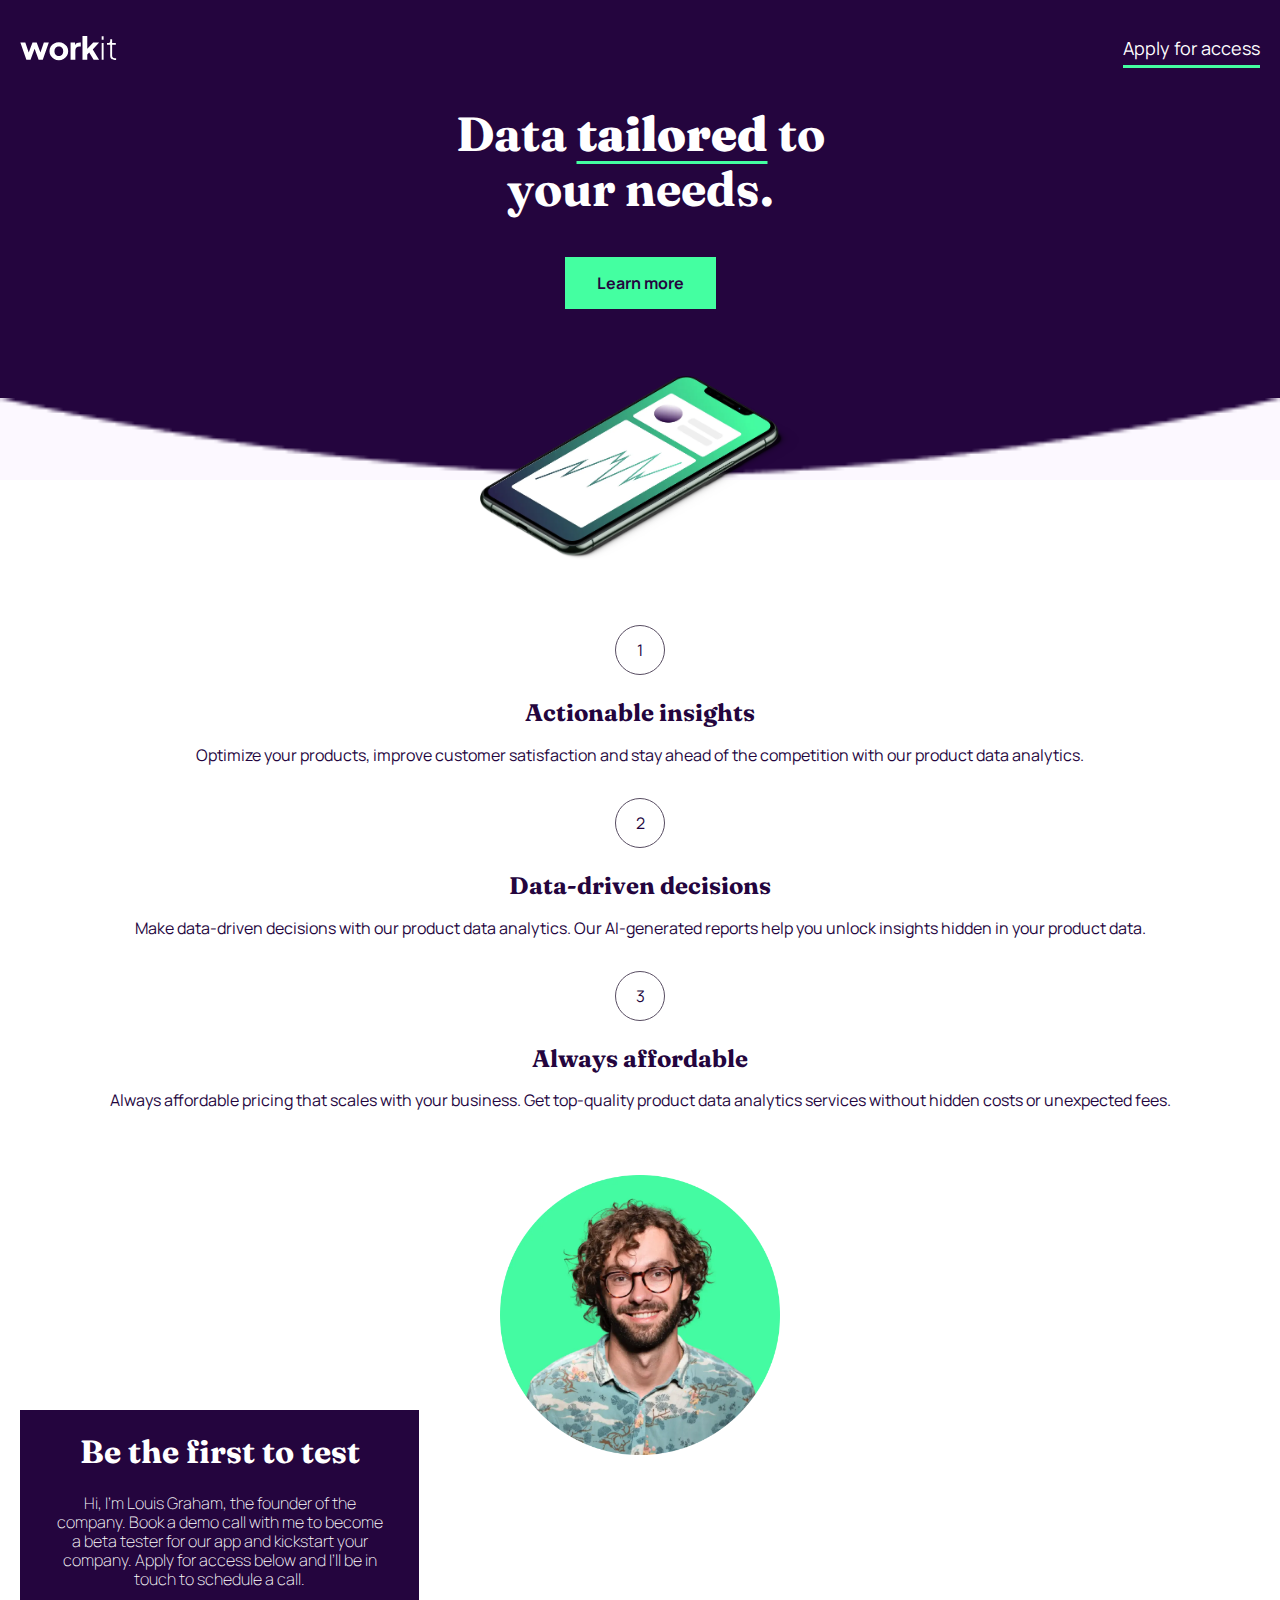
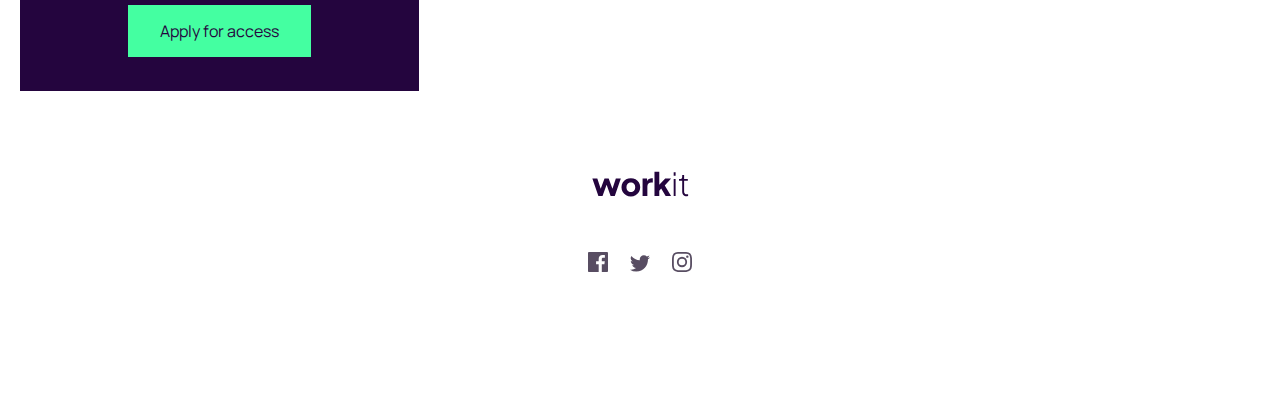
==== index.html @ 80b94ab3 "Initial commit" ====
<!DOCTYPE html>
<html lang="en">
<head>
  <meta charset="UTF-8">
  <meta name="viewport" content="width=device-width, initial-scale=1.0">
  <link rel="icon" type="image/png" sizes="48x48" href="assets/images/favicon-48.png">
  <link rel="stylesheet" href="styles/style.css">

  <title>Workit landing page</title>
</head>
<body>

  <header>
      <section>
        <img src="assets/images/header/logo-light.svg" alt="logo of Workit">
        <a href="#" rel="next" target="_self">Apply for access</a>
      </section>

    <section>
      <h1>Data <strong>tailored</strong> to</h1>
      <h1>your needs.</h1>
      <a class="buttom" href="#" target="_self" rel="next">Learn more</a>
    </section>


  </header>


<main>
  <div><img class="webApp" src="assets/images/main/image-hero.webp" alt=""></div>   
  <section>
    
      <div class="content">
        <aside class="number">1</aside>
        
        <div>
          <h2>Actionable insights</h2>
          <p>
            Optimize your products, improve customer satisfaction and stay ahead of the competition
            with our product data analytics.
          </p>
        </div>
      </div>
    
      <div class="content">
        <aside class="number">2</aside>

        <div>
          <h2>Data-driven decisions</h2>
          <p>
            Make data-driven decisions with our product data analytics. Our AI-generated reports help
            you unlock insights hidden in your product data.
          </p>
        </div>
      </div>
    
      <div class="content">
        <aside class="number">3</aside>

        <div>
          <h2>Always affordable</h2>
          <p>
            Always affordable pricing that scales with your business. Get top-quality product data
            analytics services without hidden costs or unexpected fees.
          </p>
        </div>
      </div>
  </section>

  <section>
    <img class="founder" src="assets/images/main/image-founder.webp" alt="founder of the web app"> 
    
    <div class="about">
      <h2>Be the first to test</h2>
      <p>
        Hi, I'm Louis Graham, the founder of the company. Book a demo call with me to become a
        beta tester for our app and kickstart your company. Apply for access below and I’ll be
        in touch to schedule a call. </p>
        
      <a class="buttom" href="#" target="_self">Apply for access</a>
      </div>
  </section>
</main>

<footer>
  <img src="assets/images/footer/logo-dark.svg" alt="">

  <nav>
    <a href="#" target="_blank" rel="noopener"><img src="assets/images/footer/icon-facebook.svg" alt="icon facebook"></a>
    <a href="#" target="_blank" rel="noopener"><img src="assets/images/footer/icon-twitter.svg" alt="icon twitter"></a>
    <a href="#" target="_blank" rel="noopener"><img src="assets/images/footer/icon-instagram.svg" alt="icon instagram"></a>
  </nav>
</footer>

</body>
</html>
---- styles/style.css ----
@charset "UTF-8";
@import url('https://fonts.googleapis.com/css2?family=Fraunces:ital,opsz,wght@0,9..144,100..900;1,9..144,100..900&family=Manrope:wght@200..800&display=swap');


@import url(header.css);
@import url(main.css);
@import url(footer.css);


:root{
    --green: #44FFA1;
    --purple-900: #24053E;
    --purple-500: #584D62;
    --purple-100: #FCF8FF;

    --fonte-destaque: "Fraunces",
        serif;
    --fonte-texto: "Manrope",
        sans-serif;


}



*{
    padding: 0;
    margin: 0;
}
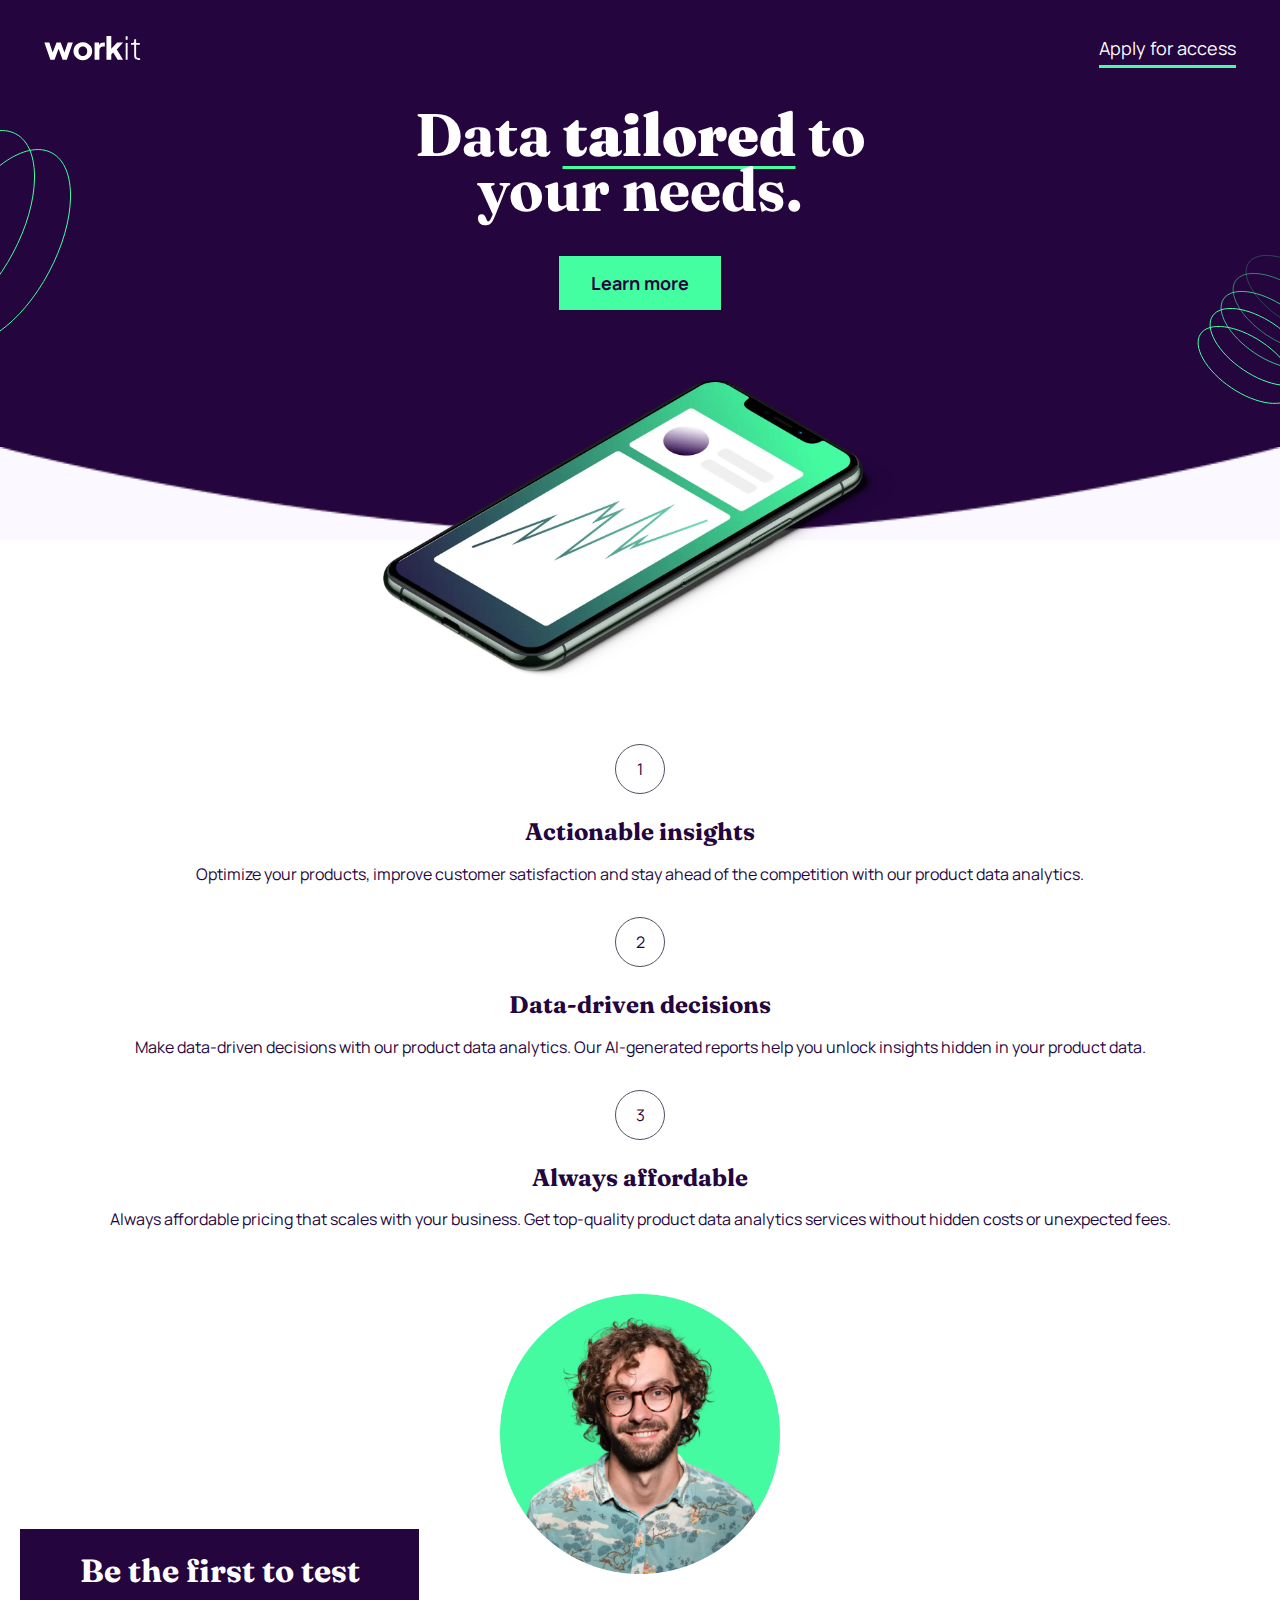
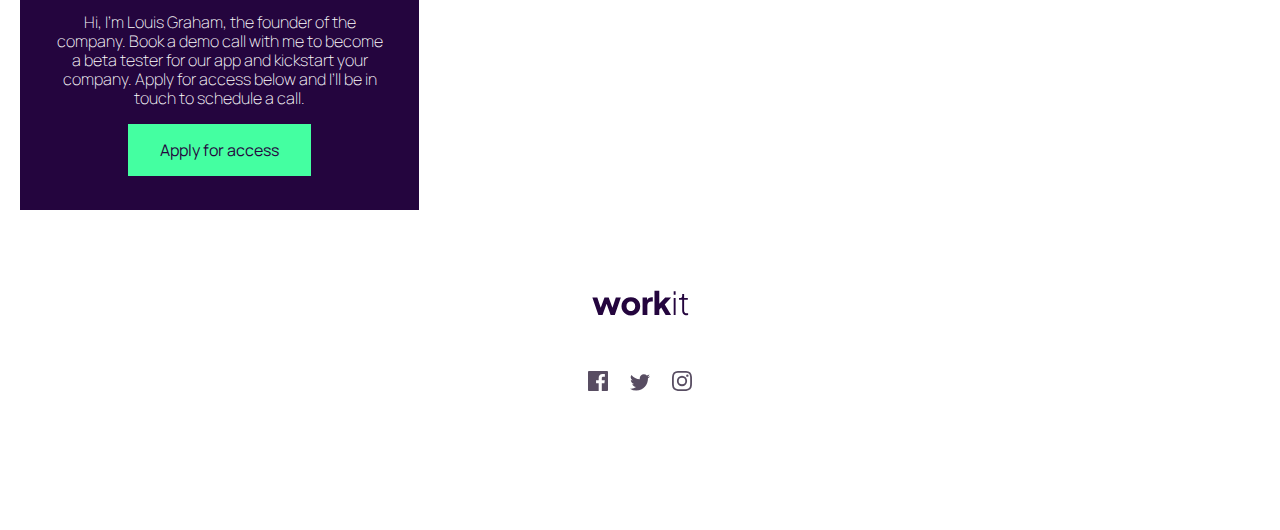
==== commit 3db0f7ba: "made the tablet responsiveness header" ====
--- a/index.html
+++ b/index.html
@@ -11,6 +11,7 @@
 <body>
 
   <header>
+
       <section>
         <img src="assets/images/header/logo-light.svg" alt="logo of Workit">
         <a href="#" rel="next" target="_self">Apply for access</a>
@@ -22,6 +23,8 @@
       <a class="buttom" href="#" target="_self" rel="next">Learn more</a>
     </section>
 
+<img id="left" class="background" src="assets/images/header/tablet-left-BG.svg" alt="background">
+<img id="right" class="background" src="assets/images/header/desktop-bg-right.svg" alt="background">
 
   </header>
 
--- a/styles/style.css
+++ b/styles/style.css
@@ -26,4 +26,5 @@
 *{
     padding: 0;
     margin: 0;
+    overflow-x: clip;
 }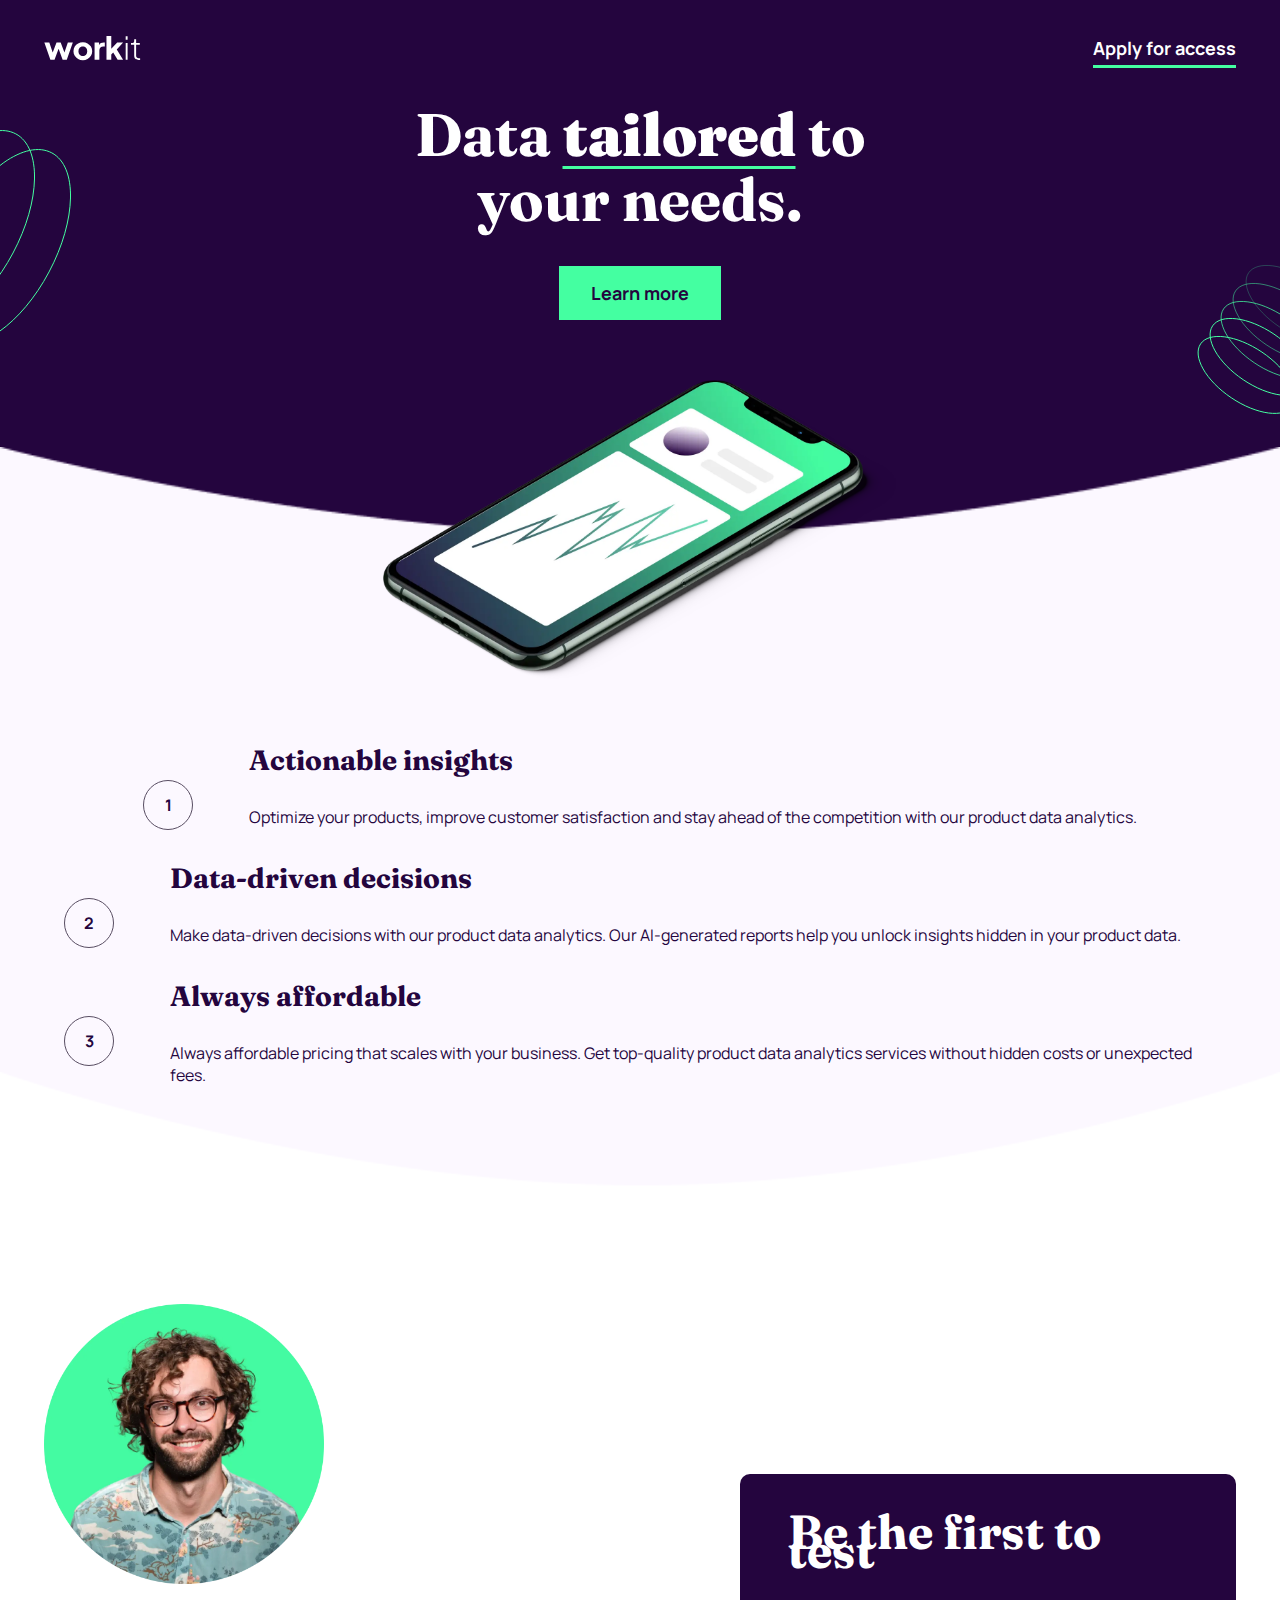
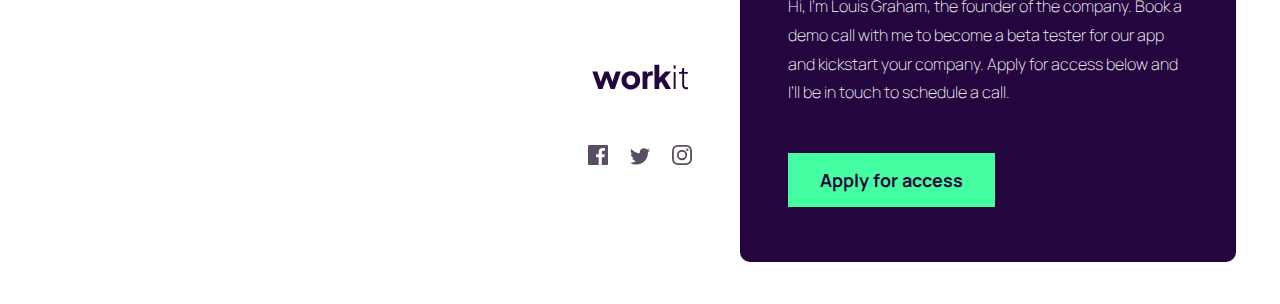
==== commit 8d3332cd: "made the responsiveness for tablet in the main section" ====
--- a/index.html
+++ b/index.html
@@ -31,7 +31,7 @@
 
 <main>
   <div><img class="webApp" src="assets/images/main/image-hero.webp" alt=""></div>   
-  <section>
+  <section id="one">
     
       <div class="content">
         <aside class="number">1</aside>
@@ -70,7 +70,7 @@
       </div>
   </section>
 
-  <section>
+  <section id="last">
     <img class="founder" src="assets/images/main/image-founder.webp" alt="founder of the web app"> 
     
     <div class="about">
@@ -80,7 +80,7 @@
         beta tester for our app and kickstart your company. Apply for access below and I’ll be
         in touch to schedule a call. </p>
         
-      <a class="buttom" href="#" target="_self">Apply for access</a>
+      <strong><a class="buttom" href="#" target="_self">Apply for access</a></strong>
       </div>
   </section>
 </main>
--- a/styles/style.css
+++ b/styles/style.css
@@ -27,4 +27,8 @@
     padding: 0;
     margin: 0;
     overflow-x: clip;
+}
+
+body{
+    background-color: var(--purple-100);
 }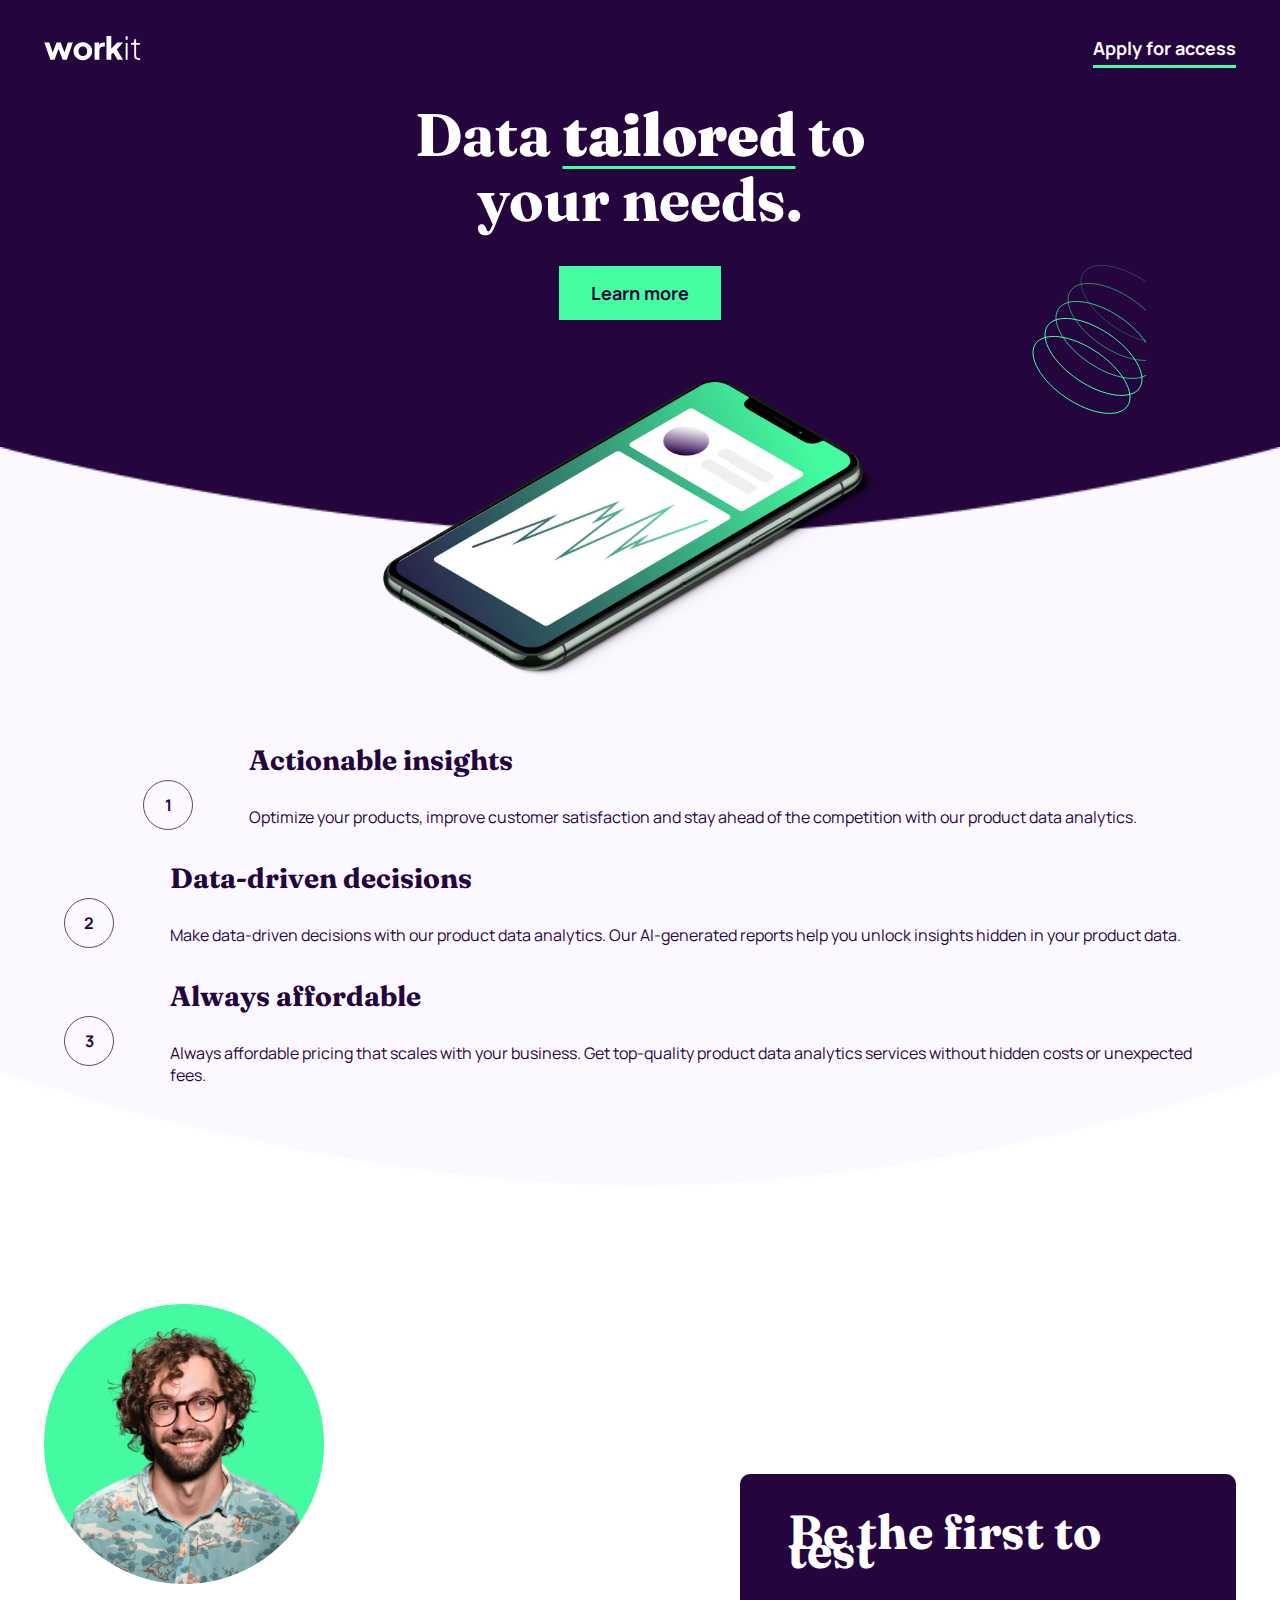
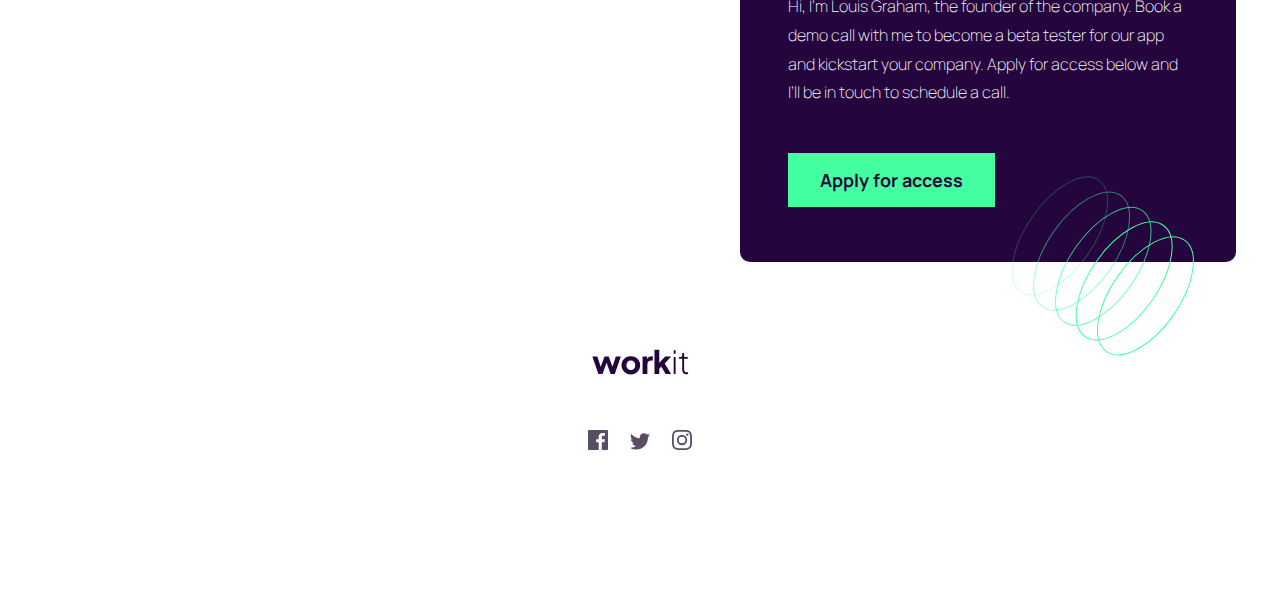
==== commit e15d2c91: "responsiveness for tablet 100% achieved" ====
--- a/index.html
+++ b/index.html
@@ -87,6 +87,7 @@
 
 <footer>
   <img src="assets/images/footer/logo-dark.svg" alt="">
+  <img class="background" src="assets/images/main/bg-pattern-3.svg" alt="background espiral">
 
   <nav>
     <a href="#" target="_blank" rel="noopener"><img src="assets/images/footer/icon-facebook.svg" alt="icon facebook"></a>
--- a/styles/style.css
+++ b/styles/style.css
@@ -29,6 +29,3 @@
     overflow-x: clip;
 }
 
-body{
-    background-color: var(--purple-100);
-}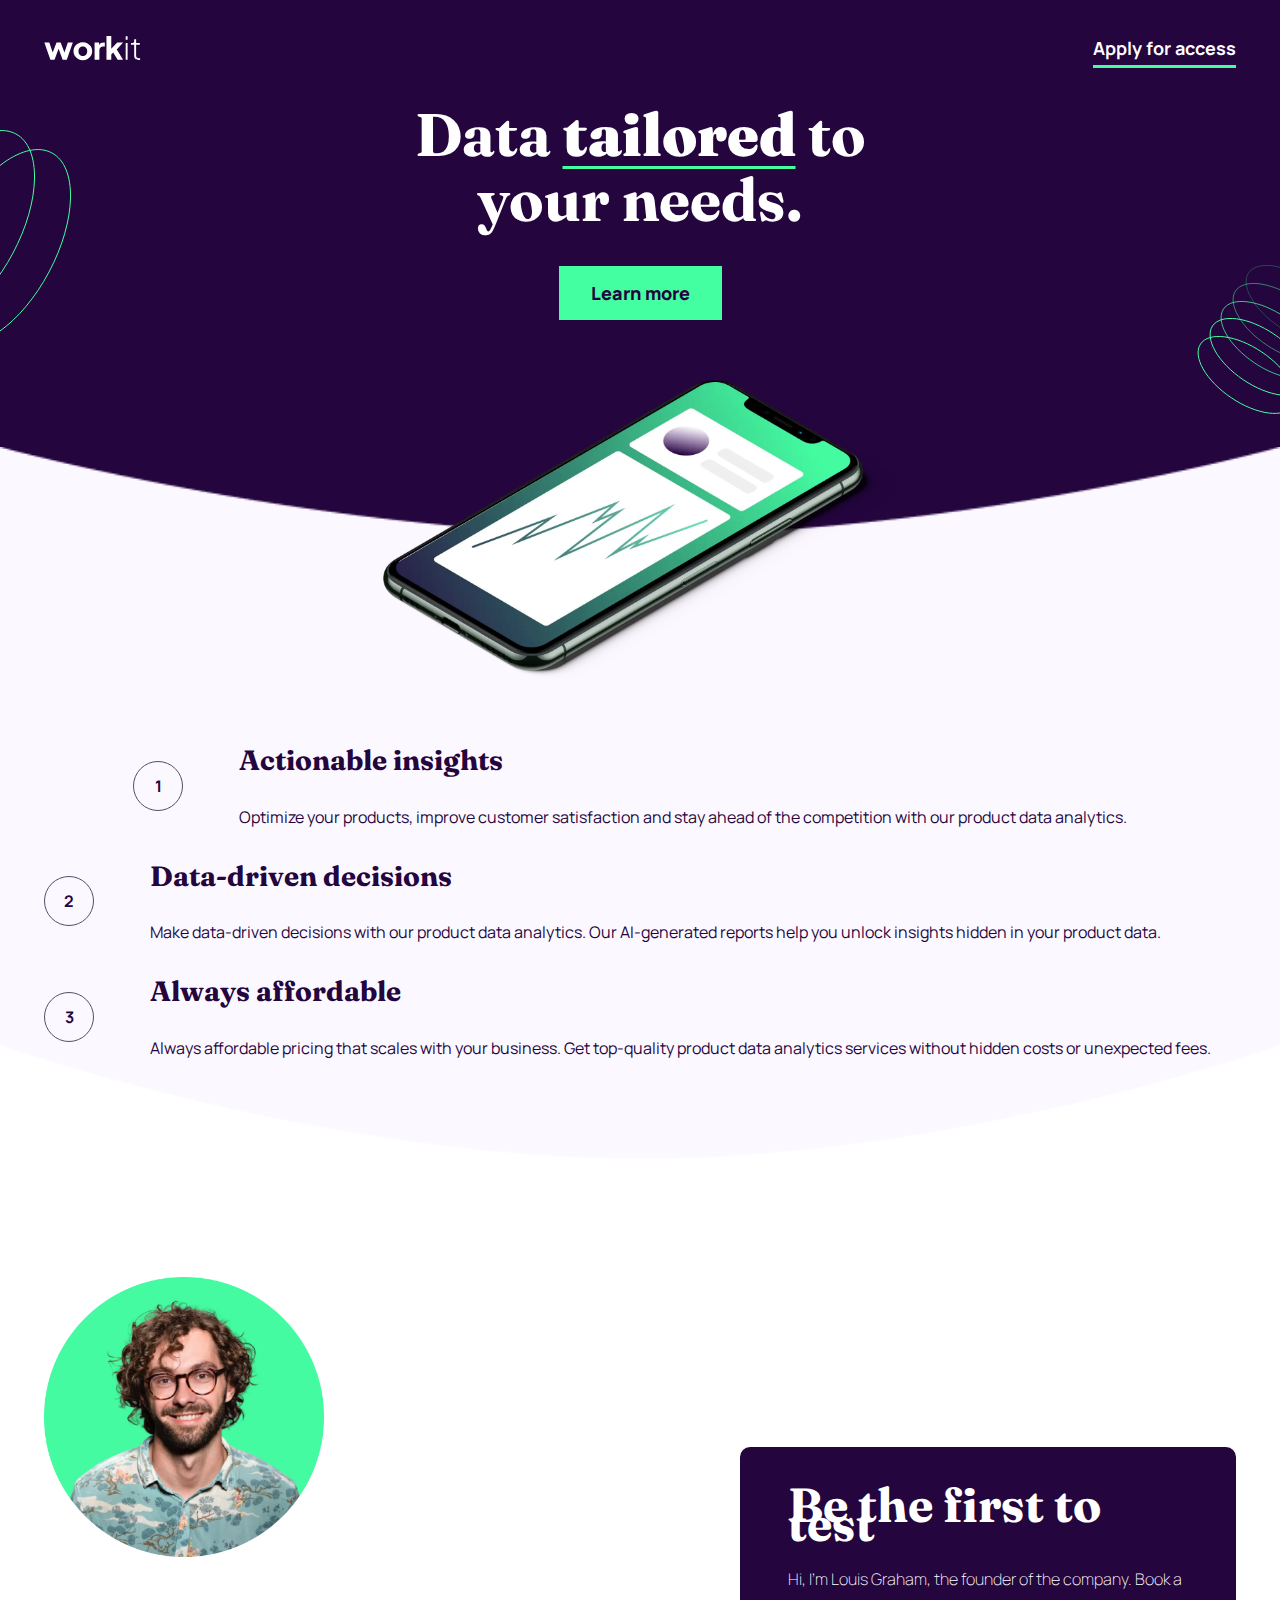
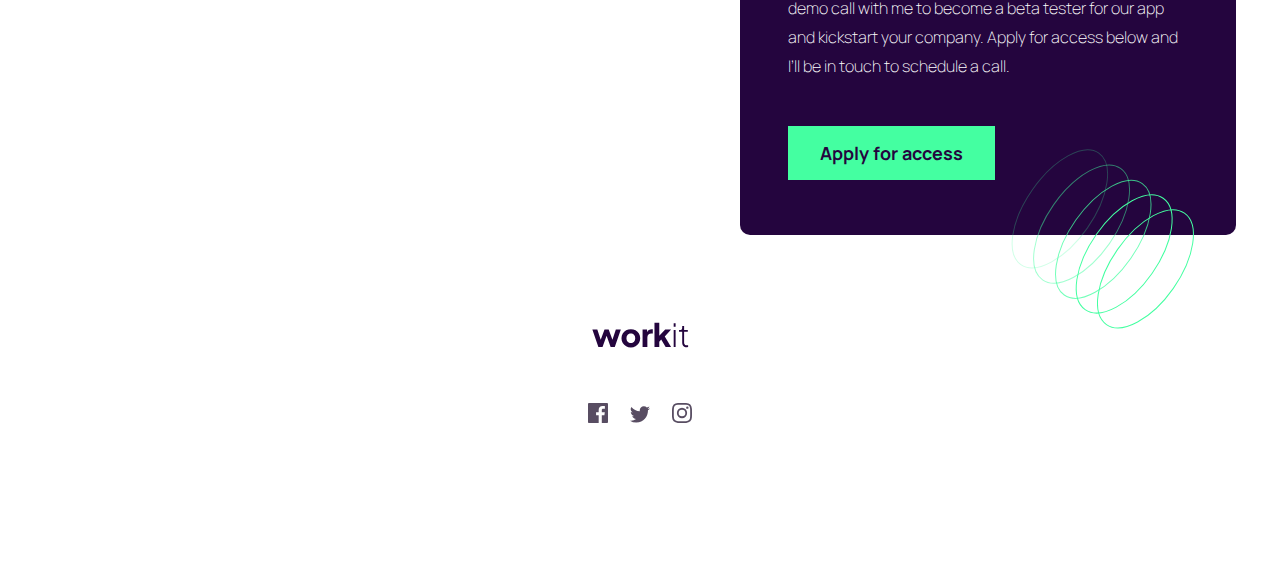
==== commit 60eaa5eb: "improvement of the code and responsiveness" ====
--- a/index.html
+++ b/index.html
@@ -20,7 +20,7 @@
     <section>
       <h1>Data <strong>tailored</strong> to</h1>
       <h1>your needs.</h1>
-      <a class="buttom" href="#" target="_self" rel="next">Learn more</a>
+      <strong><a class="buttom" href="#" target="_self" rel="next">Learn more</a></strong>
     </section>
 
 <img id="left" class="background" src="assets/images/header/tablet-left-BG.svg" alt="background">
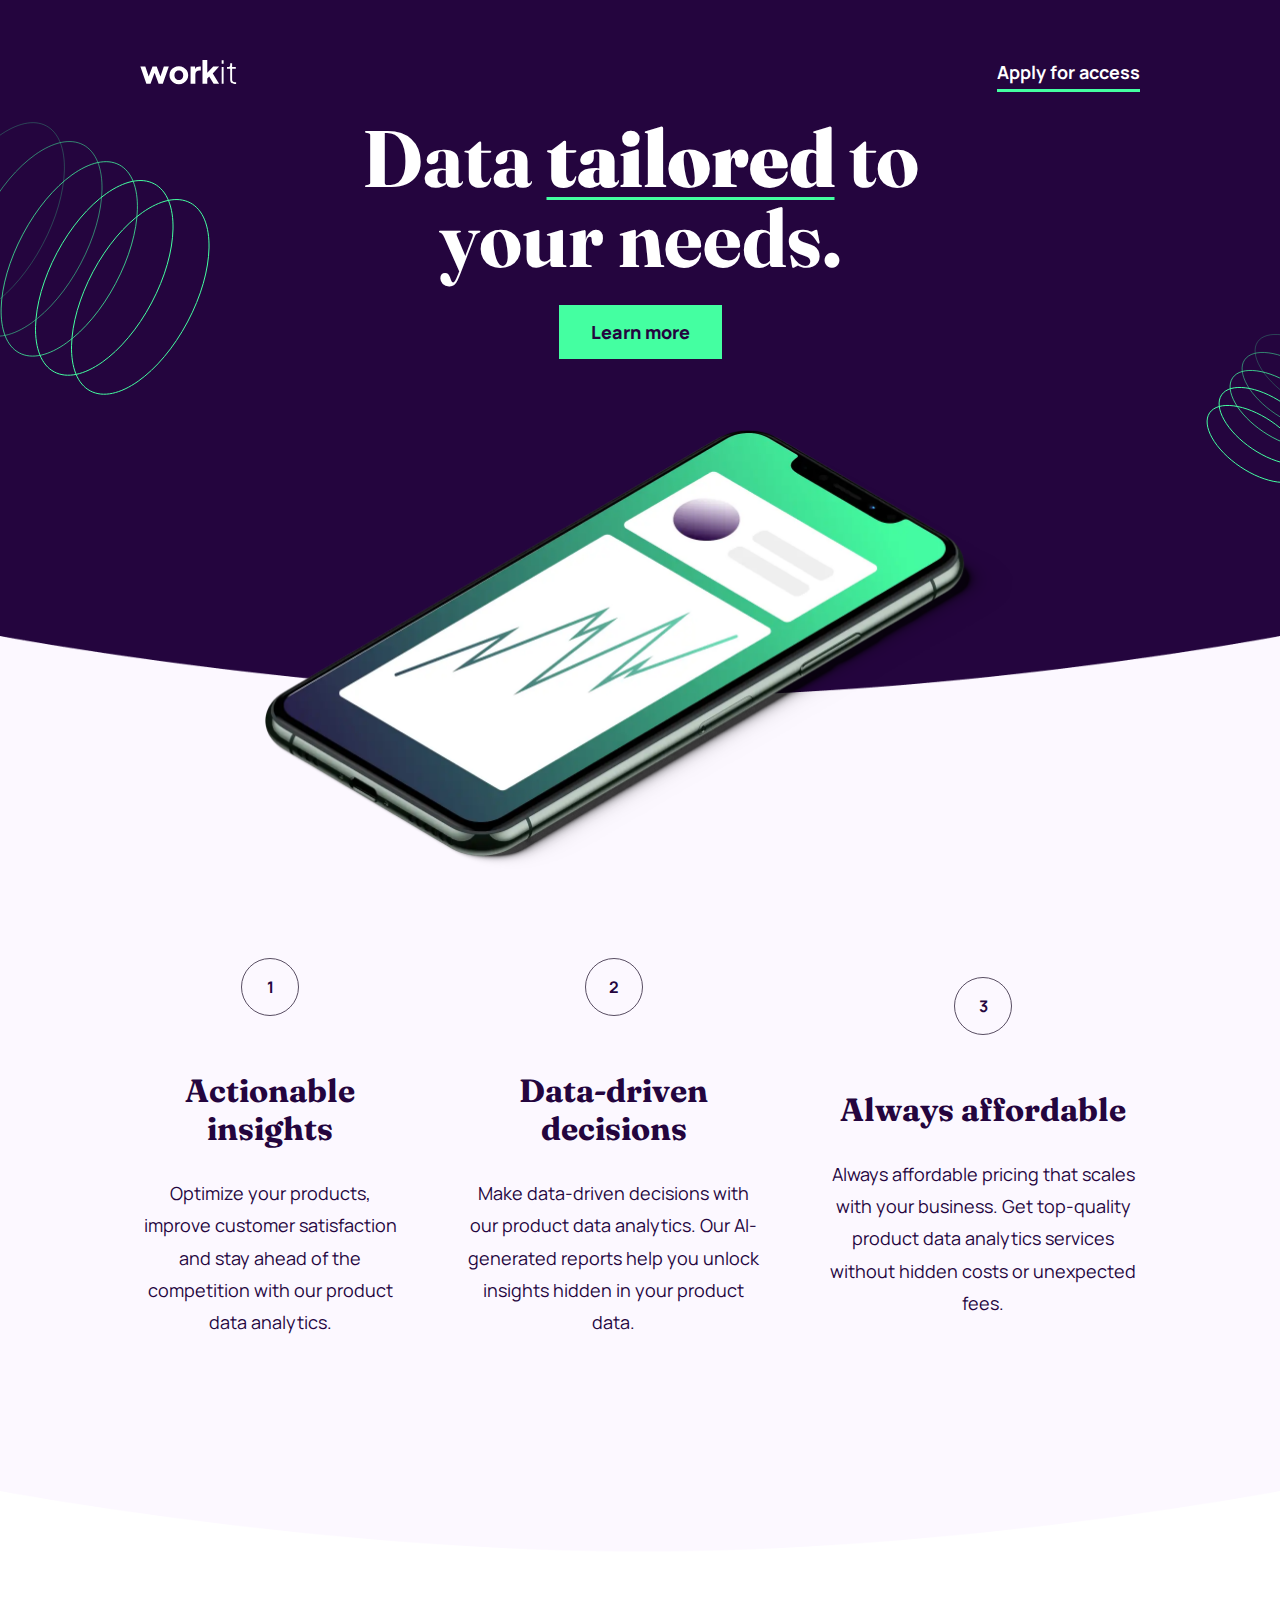
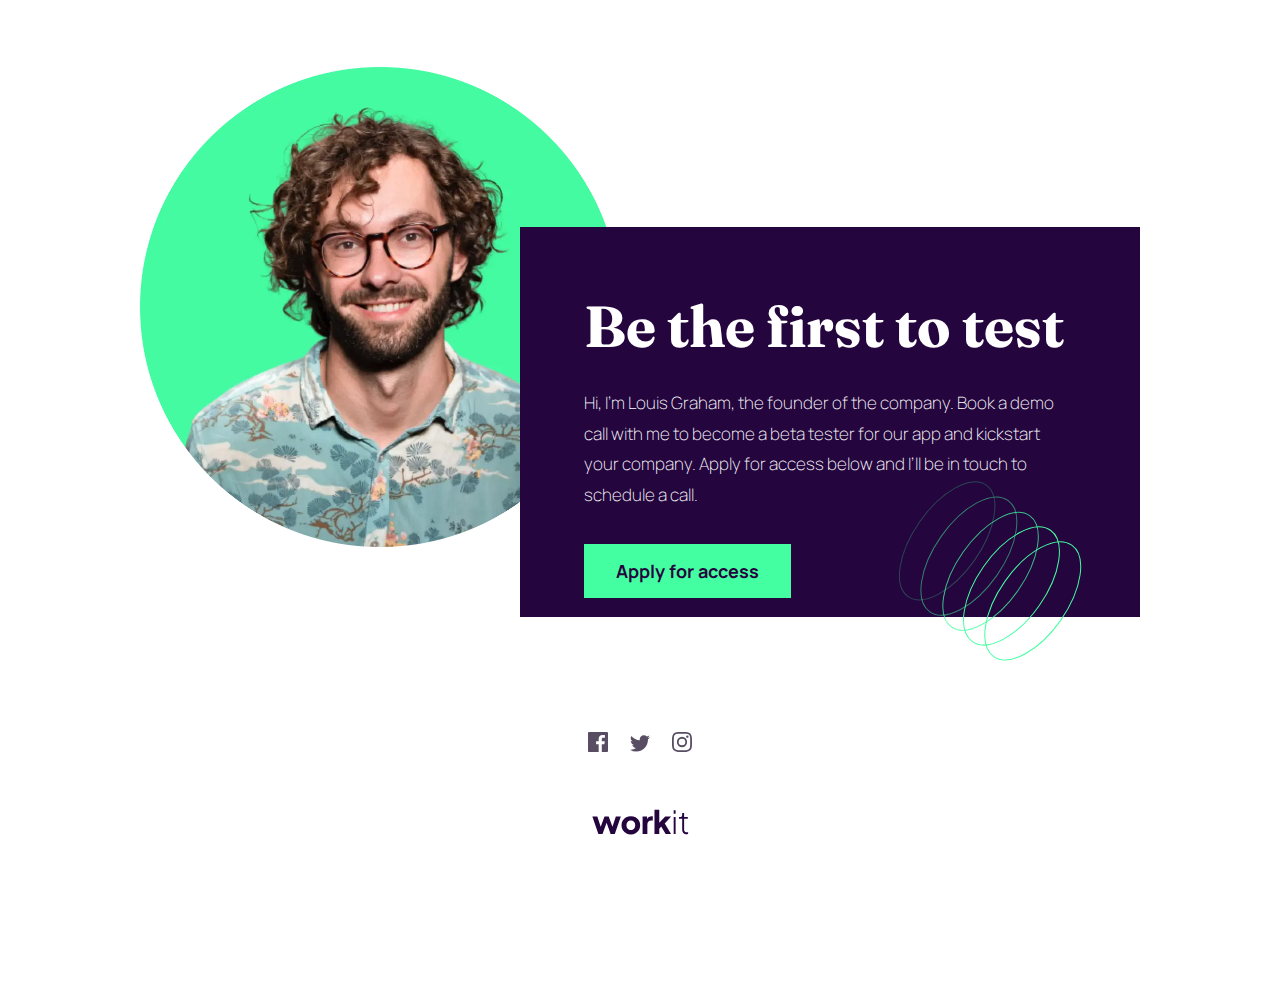
==== commit e526915b: "added responsiveness for desktop" ====
--- a/index.html
+++ b/index.html
@@ -23,7 +23,11 @@
       <strong><a class="buttom" href="#" target="_self" rel="next">Learn more</a></strong>
     </section>
 
-<img id="left" class="background" src="assets/images/header/tablet-left-BG.svg" alt="background">
+<picture>
+  <source media="(max-width:1200px )" srcset="assets/images/header/tablet-left-BG.svg">
+
+  <img id="left" class="background" src="assets/images/header/desktop-bg-left.svg" alt="background"></picture>
+
 <img id="right" class="background" src="assets/images/header/desktop-bg-right.svg" alt="background">
 
   </header>
